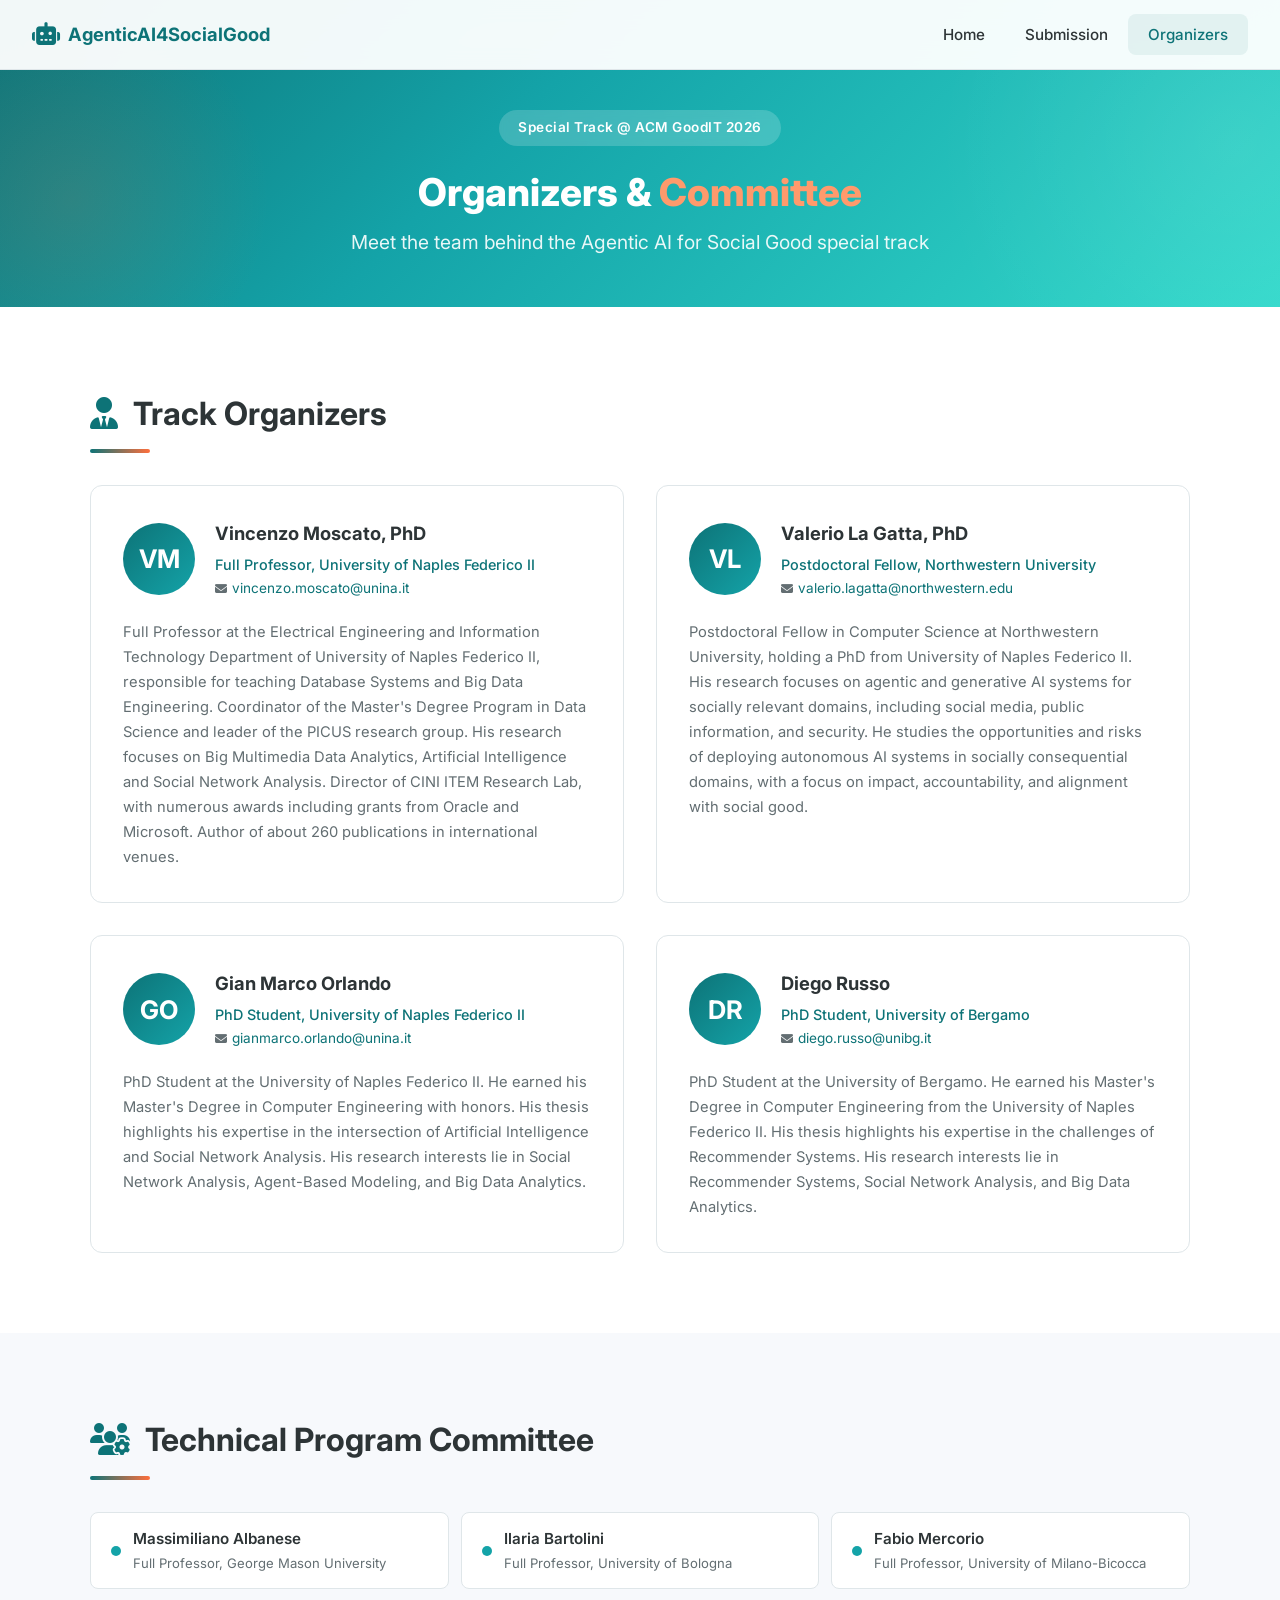
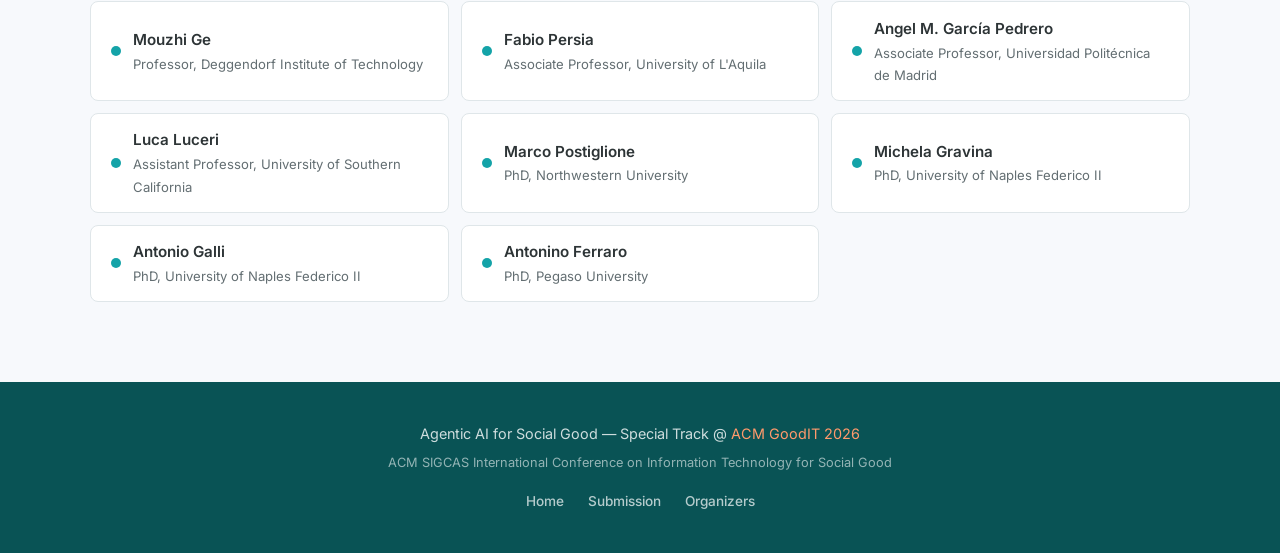
==== organizers.html @ 671c096c "Add initial HTML structure for the Agentic AI for Social Good special track at ACM GoodIT 2026 - Cre" ====
<!DOCTYPE html>
<html lang="en">
<head>
  <meta charset="UTF-8">
  <meta name="viewport" content="width=device-width, initial-scale=1.0">
  <title>Organizers — Agentic AI for Social Good @ ACM GoodIT 2026</title>
  <link rel="preconnect" href="https://fonts.googleapis.com">
  <link rel="preconnect" href="https://fonts.gstatic.com" crossorigin>
  <link href="https://fonts.googleapis.com/css2?family=Inter:wght@400;500;600;700;800&display=swap" rel="stylesheet">
  <link rel="stylesheet" href="https://cdnjs.cloudflare.com/ajax/libs/font-awesome/6.5.1/css/all.min.css">
  <link rel="stylesheet" href="css/style.css">
</head>
<body>

<!-- Navigation -->
<nav class="navbar" id="navbar">
  <a href="index.html" class="nav-brand">
    <i class="fas fa-robot"></i> AgenticAI4SocialGood
  </a>
  <button class="nav-toggle" id="navToggle" aria-label="Toggle navigation">
    <i class="fas fa-bars"></i>
  </button>
  <ul class="nav-links" id="navLinks">
    <li><a href="index.html">Home</a></li>
    <li><a href="submission.html">Submission</a></li>
    <li><a href="organizers.html" class="active">Organizers</a></li>
  </ul>
</nav>

<!-- Hero (compact) -->
<section class="hero" style="min-height: 300px; padding-top: 110px; padding-bottom: 40px;">
  <div class="hero-content">
    <div class="hero-badge">Special Track @ ACM GoodIT 2026</div>
    <h1 style="font-size: 2.4rem;">Organizers &amp; <span>Committee</span></h1>
    <p class="subtitle">Meet the team behind the Agentic AI for Social Good special track</p>
  </div>
</section>

<!-- Track Organizers -->
<section class="section section-alt">
  <div class="container">
    <h2 class="section-title"><i class="fas fa-user-tie"></i> Track Organizers</h2>
    <div class="section-divider"></div>

    <div class="organizers-grid">

      <!-- Vincenzo Moscato -->
      <div class="organizer-card">
        <div class="organizer-header">
          <div class="organizer-avatar">VM</div>
          <div class="organizer-info">
            <h3>Vincenzo Moscato, PhD</h3>
            <div class="affiliation">Full Professor, University of Naples Federico II</div>
            <div class="email"><i class="fas fa-envelope" style="font-size:0.75rem; margin-right:0.3rem;"></i><a href="mailto:vincenzo.moscato@unina.it">vincenzo.moscato@unina.it</a></div>
          </div>
        </div>
        <p class="organizer-bio">
          Full Professor at the Electrical Engineering and Information Technology Department of University of Naples Federico II, responsible for teaching Database Systems and Big Data Engineering. Coordinator of the Master's Degree Program in Data Science and leader of the PICUS research group. His research focuses on Big Multimedia Data Analytics, Artificial Intelligence and Social Network Analysis. Director of CINI ITEM Research Lab, with numerous awards including grants from Oracle and Microsoft. Author of about 260 publications in international venues.
        </p>
      </div>

      <!-- Valerio La Gatta -->
      <div class="organizer-card">
        <div class="organizer-header">
          <div class="organizer-avatar">VL</div>
          <div class="organizer-info">
            <h3>Valerio La Gatta, PhD</h3>
            <div class="affiliation">Postdoctoral Fellow, Northwestern University</div>
            <div class="email"><i class="fas fa-envelope" style="font-size:0.75rem; margin-right:0.3rem;"></i><a href="mailto:valerio.lagatta@northwestern.edu">valerio.lagatta@northwestern.edu</a></div>
          </div>
        </div>
        <p class="organizer-bio">
          Postdoctoral Fellow in Computer Science at Northwestern University, holding a PhD from University of Naples Federico II. His research focuses on agentic and generative AI systems for socially relevant domains, including social media, public information, and security. He studies the opportunities and risks of deploying autonomous AI systems in socially consequential domains, with a focus on impact, accountability, and alignment with social good.
        </p>
      </div>

      <!-- Gian Marco Orlando -->
      <div class="organizer-card">
        <div class="organizer-header">
          <div class="organizer-avatar">GO</div>
          <div class="organizer-info">
            <h3>Gian Marco Orlando</h3>
            <div class="affiliation">PhD Student, University of Naples Federico II</div>
            <div class="email"><i class="fas fa-envelope" style="font-size:0.75rem; margin-right:0.3rem;"></i><a href="mailto:gianmarco.orlando@unina.it">gianmarco.orlando@unina.it</a></div>
          </div>
        </div>
        <p class="organizer-bio">
          PhD Student at the University of Naples Federico II. He earned his Master's Degree in Computer Engineering with honors. His thesis highlights his expertise in the intersection of Artificial Intelligence and Social Network Analysis. His research interests lie in Social Network Analysis, Agent-Based Modeling, and Big Data Analytics.
        </p>
      </div>

      <!-- Diego Russo -->
      <div class="organizer-card">
        <div class="organizer-header">
          <div class="organizer-avatar">DR</div>
          <div class="organizer-info">
            <h3>Diego Russo</h3>
            <div class="affiliation">PhD Student, University of Bergamo</div>
            <div class="email"><i class="fas fa-envelope" style="font-size:0.75rem; margin-right:0.3rem;"></i><a href="mailto:diego.russo@unibg.it">diego.russo@unibg.it</a></div>
          </div>
        </div>
        <p class="organizer-bio">
          PhD Student at the University of Bergamo. He earned his Master's Degree in Computer Engineering from the University of Naples Federico II. His thesis highlights his expertise in the challenges of Recommender Systems. His research interests lie in Recommender Systems, Social Network Analysis, and Big Data Analytics.
        </p>
      </div>

    </div>
  </div>
</section>

<!-- TPC Members -->
<section class="section">
  <div class="container">
    <h2 class="section-title"><i class="fas fa-users-cog"></i> Technical Program Committee</h2>
    <div class="section-divider"></div>

    <div class="tpc-grid">

      <div class="tpc-member">
        <div class="tpc-dot"></div>
        <div>
          <div class="name">Massimiliano Albanese</div>
          <div class="role">Full Professor, George Mason University</div>
        </div>
      </div>

      <div class="tpc-member">
        <div class="tpc-dot"></div>
        <div>
          <div class="name">Ilaria Bartolini</div>
          <div class="role">Full Professor, University of Bologna</div>
        </div>
      </div>

      <div class="tpc-member">
        <div class="tpc-dot"></div>
        <div>
          <div class="name">Fabio Mercorio</div>
          <div class="role">Full Professor, University of Milano-Bicocca</div>
        </div>
      </div>

      <div class="tpc-member">
        <div class="tpc-dot"></div>
        <div>
          <div class="name">Mouzhi Ge</div>
          <div class="role">Professor, Deggendorf Institute of Technology</div>
        </div>
      </div>

      <div class="tpc-member">
        <div class="tpc-dot"></div>
        <div>
          <div class="name">Fabio Persia</div>
          <div class="role">Associate Professor, University of L'Aquila</div>
        </div>
      </div>

      <div class="tpc-member">
        <div class="tpc-dot"></div>
        <div>
          <div class="name">Angel M. García Pedrero</div>
          <div class="role">Associate Professor, Universidad Politécnica de Madrid</div>
        </div>
      </div>

      <div class="tpc-member">
        <div class="tpc-dot"></div>
        <div>
          <div class="name">Luca Luceri</div>
          <div class="role">Assistant Professor, University of Southern California</div>
        </div>
      </div>

      <div class="tpc-member">
        <div class="tpc-dot"></div>
        <div>
          <div class="name">Marco Postiglione</div>
          <div class="role">PhD, Northwestern University</div>
        </div>
      </div>

      <div class="tpc-member">
        <div class="tpc-dot"></div>
        <div>
          <div class="name">Michela Gravina</div>
          <div class="role">PhD, University of Naples Federico II</div>
        </div>
      </div>

      <div class="tpc-member">
        <div class="tpc-dot"></div>
        <div>
          <div class="name">Antonio Galli</div>
          <div class="role">PhD, University of Naples Federico II</div>
        </div>
      </div>

      <div class="tpc-member">
        <div class="tpc-dot"></div>
        <div>
          <div class="name">Antonino Ferraro</div>
          <div class="role">PhD, Pegaso University</div>
        </div>
      </div>

    </div>
  </div>
</section>

<!-- Footer -->
<footer class="footer">
  <p>Agentic AI for Social Good — Special Track @ <a href="https://goodit.example.org" target="_blank">ACM GoodIT 2026</a></p>
  <p style="font-size:0.8rem; opacity:0.7; margin-top:0.25rem;">ACM SIGCAS International Conference on Information Technology for Social Good</p>
  <div class="footer-links">
    <a href="index.html">Home</a>
    <a href="submission.html">Submission</a>
    <a href="organizers.html">Organizers</a>
  </div>
</footer>

<script>
window.addEventListener('scroll', () => {
  document.getElementById('navbar').classList.toggle('scrolled', window.scrollY > 10);
});
document.getElementById('navToggle').addEventListener('click', () => {
  document.getElementById('navLinks').classList.toggle('open');
});
</script>

</body>
</html>
---- css/style.css ----
/* ===== Reset & Base ===== */
*,
*::before,
*::after {
  margin: 0;
  padding: 0;
  box-sizing: border-box;
}

:root {
  --primary: #0d7377;
  --primary-dark: #095355;
  --primary-light: #14a3a8;
  --accent: #ff6f3c;
  --accent-light: #ff9a6c;
  --bg: #f7f9fc;
  --bg-white: #ffffff;
  --text: #2d3436;
  --text-light: #636e72;
  --text-lighter: #b2bec3;
  --border: #dfe6e9;
  --shadow: 0 4px 24px rgba(0, 0, 0, 0.08);
  --shadow-lg: 0 8px 40px rgba(0, 0, 0, 0.12);
  --radius: 12px;
  --radius-sm: 8px;
  --transition: 0.3s ease;
}

html {
  scroll-behavior: smooth;
}

body {
  font-family: 'Inter', -apple-system, BlinkMacSystemFont, 'Segoe UI', Roboto, sans-serif;
  color: var(--text);
  background: var(--bg);
  line-height: 1.7;
  font-size: 16px;
}

a {
  color: var(--primary);
  text-decoration: none;
  transition: color var(--transition);
}

a:hover {
  color: var(--accent);
}

img {
  max-width: 100%;
  height: auto;
}

/* ===== Navigation ===== */
.navbar {
  position: fixed;
  top: 0;
  left: 0;
  right: 0;
  z-index: 1000;
  background: rgba(255, 255, 255, 0.95);
  backdrop-filter: blur(12px);
  border-bottom: 1px solid var(--border);
  padding: 0 2rem;
  height: 70px;
  display: flex;
  align-items: center;
  justify-content: space-between;
  transition: box-shadow var(--transition);
}

.navbar.scrolled {
  box-shadow: var(--shadow);
}

.nav-brand {
  font-weight: 700;
  font-size: 1.15rem;
  color: var(--primary);
  display: flex;
  align-items: center;
  gap: 0.5rem;
}

.nav-brand i {
  font-size: 1.4rem;
}

.nav-links {
  display: flex;
  gap: 0;
  list-style: none;
}

.nav-links li a {
  display: block;
  padding: 0.5rem 1.25rem;
  font-weight: 500;
  font-size: 0.95rem;
  color: var(--text);
  border-radius: var(--radius-sm);
  transition: all var(--transition);
}

.nav-links li a:hover,
.nav-links li a.active {
  color: var(--primary);
  background: rgba(13, 115, 119, 0.08);
}

.nav-toggle {
  display: none;
  background: none;
  border: none;
  font-size: 1.5rem;
  color: var(--text);
  cursor: pointer;
}

/* ===== Hero Section ===== */
.hero {
  min-height: 520px;
  display: flex;
  align-items: center;
  justify-content: center;
  text-align: center;
  padding: 120px 2rem 60px;
  background: linear-gradient(135deg, #0d7377 0%, #14a3a8 40%, #32d9cb 100%);
  position: relative;
  overflow: hidden;
}

.hero::before {
  content: '';
  position: absolute;
  top: -50%;
  right: -20%;
  width: 600px;
  height: 600px;
  background: radial-gradient(circle, rgba(255, 255, 255, 0.08) 0%, transparent 70%);
  border-radius: 50%;
}

.hero::after {
  content: '';
  position: absolute;
  bottom: -30%;
  left: -10%;
  width: 400px;
  height: 400px;
  background: radial-gradient(circle, rgba(255, 111, 60, 0.12) 0%, transparent 70%);
  border-radius: 50%;
}

.hero-content {
  position: relative;
  z-index: 1;
  max-width: 800px;
}

.hero-badge {
  display: inline-block;
  background: rgba(255, 255, 255, 0.18);
  color: #fff;
  padding: 0.4rem 1.2rem;
  border-radius: 50px;
  font-size: 0.85rem;
  font-weight: 600;
  letter-spacing: 0.5px;
  margin-bottom: 1.5rem;
  backdrop-filter: blur(4px);
}

.hero h1 {
  font-size: 3rem;
  font-weight: 800;
  color: #fff;
  line-height: 1.15;
  margin-bottom: 0.75rem;
}

.hero h1 span {
  color: var(--accent-light);
}

.hero .subtitle {
  font-size: 1.2rem;
  color: rgba(255, 255, 255, 0.9);
  font-weight: 400;
  margin-bottom: 0.5rem;
}

.hero .conference-info {
  font-size: 1rem;
  color: rgba(255, 255, 255, 0.75);
  margin-top: 1rem;
}

.hero .conference-info a {
  color: #fff;
  font-weight: 600;
  text-decoration: underline;
  text-underline-offset: 3px;
}

.hero .conference-info a:hover {
  color: var(--accent-light);
}

/* ===== Section Styles ===== */
.section {
  padding: 80px 2rem;
}

.section-alt {
  background: var(--bg-white);
}

.container {
  max-width: 1100px;
  margin: 0 auto;
}

.section-title {
  font-size: 2rem;
  font-weight: 700;
  color: var(--text);
  margin-bottom: 0.5rem;
}

.section-title i {
  color: var(--primary);
  margin-right: 0.5rem;
}

.section-divider {
  width: 60px;
  height: 4px;
  background: linear-gradient(90deg, var(--primary), var(--accent));
  border-radius: 2px;
  margin-bottom: 2rem;
}

.section-text {
  font-size: 1.05rem;
  color: var(--text-light);
  line-height: 1.8;
  max-width: 900px;
}

/* ===== Topic Cards ===== */
.topics-grid {
  display: grid;
  grid-template-columns: repeat(auto-fit, minmax(280px, 1fr));
  gap: 1.5rem;
  margin-top: 2rem;
}

.topic-card {
  background: var(--bg-white);
  border: 1px solid var(--border);
  border-radius: var(--radius);
  padding: 1.75rem;
  transition: all var(--transition);
  position: relative;
  overflow: hidden;
}

.topic-card::before {
  content: '';
  position: absolute;
  top: 0;
  left: 0;
  right: 0;
  height: 4px;
  background: linear-gradient(90deg, var(--primary), var(--primary-light));
  transform: scaleX(0);
  transition: transform var(--transition);
}

.topic-card:hover {
  transform: translateY(-4px);
  box-shadow: var(--shadow);
}

.topic-card:hover::before {
  transform: scaleX(1);
}

.topic-card h3 {
  font-size: 1.1rem;
  font-weight: 700;
  color: var(--primary-dark);
  margin-bottom: 1rem;
  display: flex;
  align-items: center;
  gap: 0.5rem;
}

.topic-card h3 i {
  color: var(--primary);
  font-size: 1.2rem;
}

.topic-card ul {
  list-style: none;
  padding: 0;
}

.topic-card ul li {
  padding: 0.35rem 0;
  padding-left: 1.25rem;
  position: relative;
  font-size: 0.93rem;
  color: var(--text-light);
  line-height: 1.6;
}

.topic-card ul li::before {
  content: '';
  position: absolute;
  left: 0;
  top: 0.75rem;
  width: 6px;
  height: 6px;
  border-radius: 50%;
  background: var(--primary-light);
}

/* ===== Dates Section ===== */
.dates-grid {
  display: grid;
  grid-template-columns: repeat(auto-fit, minmax(220px, 1fr));
  gap: 1.25rem;
  margin-top: 2rem;
}

.date-card {
  background: var(--bg-white);
  border: 1px solid var(--border);
  border-radius: var(--radius);
  padding: 1.5rem;
  text-align: center;
  transition: all var(--transition);
}

.date-card:hover {
  transform: translateY(-3px);
  box-shadow: var(--shadow);
  border-color: var(--primary-light);
}

.date-card .date-icon {
  width: 48px;
  height: 48px;
  border-radius: 50%;
  background: linear-gradient(135deg, var(--primary), var(--primary-light));
  display: flex;
  align-items: center;
  justify-content: center;
  margin: 0 auto 1rem;
  color: #fff;
  font-size: 1.2rem;
}

.date-card .date-label {
  font-size: 0.85rem;
  text-transform: uppercase;
  letter-spacing: 1px;
  color: var(--text-lighter);
  font-weight: 600;
  margin-bottom: 0.4rem;
}

.date-card .date-value {
  font-size: 1.05rem;
  font-weight: 700;
  color: var(--text);
}

/* ===== Submission Page ===== */
.submission-portal {
  background: linear-gradient(135deg, var(--primary), var(--primary-light));
  border-radius: var(--radius);
  padding: 2.5rem;
  text-align: center;
  margin-bottom: 2.5rem;
  color: #fff;
}

.submission-portal h3 {
  font-size: 1.5rem;
  margin-bottom: 0.75rem;
}

.submission-portal p {
  margin-bottom: 1.5rem;
  opacity: 0.9;
}

.btn {
  display: inline-block;
  padding: 0.75rem 2rem;
  border-radius: 50px;
  font-weight: 600;
  font-size: 1rem;
  transition: all var(--transition);
  cursor: pointer;
  border: none;
}

.btn-white {
  background: #fff;
  color: var(--primary);
}

.btn-white:hover {
  background: var(--accent);
  color: #fff;
  transform: translateY(-2px);
  box-shadow: 0 4px 16px rgba(255, 111, 60, 0.3);
}

.btn-primary {
  background: var(--primary);
  color: #fff;
}

.btn-primary:hover {
  background: var(--primary-dark);
  transform: translateY(-2px);
}

.guidelines-list {
  list-style: none;
  padding: 0;
}

.guidelines-list li {
  padding: 0.65rem 0;
  padding-left: 2rem;
  position: relative;
  color: var(--text-light);
  line-height: 1.7;
}

.guidelines-list li::before {
  content: '';
  position: absolute;
  left: 0;
  top: 1rem;
  width: 8px;
  height: 8px;
  border-radius: 50%;
  background: var(--primary);
}

.criteria-grid {
  display: grid;
  grid-template-columns: repeat(auto-fit, minmax(180px, 1fr));
  gap: 1rem;
  margin-top: 1.5rem;
}

.criteria-item {
  background: var(--bg);
  border-radius: var(--radius-sm);
  padding: 1rem 1.25rem;
  text-align: center;
  font-weight: 600;
  font-size: 0.9rem;
  color: var(--primary-dark);
  border: 1px solid var(--border);
}

.criteria-item i {
  display: block;
  font-size: 1.4rem;
  color: var(--primary);
  margin-bottom: 0.5rem;
}

/* ===== Organizer Cards ===== */
.organizers-grid {
  display: grid;
  grid-template-columns: repeat(auto-fit, minmax(480px, 1fr));
  gap: 2rem;
  margin-top: 2rem;
}

.organizer-card {
  background: var(--bg-white);
  border: 1px solid var(--border);
  border-radius: var(--radius);
  padding: 2rem;
  transition: all var(--transition);
}

.organizer-card:hover {
  box-shadow: var(--shadow);
  transform: translateY(-3px);
}

.organizer-header {
  display: flex;
  align-items: center;
  gap: 1.25rem;
  margin-bottom: 1.25rem;
}

.organizer-avatar {
  width: 72px;
  height: 72px;
  border-radius: 50%;
  background: linear-gradient(135deg, var(--primary), var(--primary-light));
  display: flex;
  align-items: center;
  justify-content: center;
  color: #fff;
  font-size: 1.6rem;
  font-weight: 700;
  flex-shrink: 0;
}

.organizer-info h3 {
  font-size: 1.15rem;
  font-weight: 700;
  color: var(--text);
  margin-bottom: 0.2rem;
}

.organizer-info .affiliation {
  font-size: 0.9rem;
  color: var(--primary);
  font-weight: 500;
}

.organizer-info .email {
  font-size: 0.85rem;
  color: var(--text-light);
}

.organizer-bio {
  font-size: 0.92rem;
  color: var(--text-light);
  line-height: 1.7;
}

/* ===== TPC Section ===== */
.tpc-grid {
  display: grid;
  grid-template-columns: repeat(auto-fit, minmax(300px, 1fr));
  gap: 0.75rem;
  margin-top: 1.5rem;
}

.tpc-member {
  display: flex;
  align-items: center;
  gap: 0.75rem;
  padding: 0.85rem 1.25rem;
  background: var(--bg-white);
  border: 1px solid var(--border);
  border-radius: var(--radius-sm);
  transition: all var(--transition);
}

.tpc-member:hover {
  border-color: var(--primary-light);
  background: rgba(13, 115, 119, 0.03);
}

.tpc-dot {
  width: 10px;
  height: 10px;
  border-radius: 50%;
  background: var(--primary-light);
  flex-shrink: 0;
}

.tpc-member .name {
  font-weight: 600;
  font-size: 0.95rem;
  color: var(--text);
}

.tpc-member .role {
  font-size: 0.82rem;
  color: var(--text-light);
}

/* ===== Footer ===== */
.footer {
  background: var(--primary-dark);
  color: rgba(255, 255, 255, 0.8);
  text-align: center;
  padding: 2.5rem 2rem;
}

.footer p {
  font-size: 0.9rem;
  margin-bottom: 0.35rem;
}

.footer a {
  color: var(--accent-light);
}

.footer a:hover {
  color: #fff;
}

.footer .footer-links {
  margin-top: 1rem;
  display: flex;
  justify-content: center;
  gap: 1.5rem;
  flex-wrap: wrap;
}

.footer .footer-links a {
  color: rgba(255, 255, 255, 0.7);
  font-size: 0.85rem;
  font-weight: 500;
}

/* ===== Responsive ===== */
@media (max-width: 768px) {
  .nav-links {
    display: none;
    position: absolute;
    top: 70px;
    left: 0;
    right: 0;
    background: var(--bg-white);
    flex-direction: column;
    padding: 1rem;
    border-bottom: 1px solid var(--border);
    box-shadow: var(--shadow);
  }

  .nav-links.open {
    display: flex;
  }

  .nav-toggle {
    display: block;
  }

  .hero h1 {
    font-size: 2rem;
  }

  .hero .subtitle {
    font-size: 1rem;
  }

  .hero {
    min-height: 400px;
    padding: 100px 1.5rem 50px;
  }

  .section {
    padding: 50px 1.25rem;
  }

  .section-title {
    font-size: 1.5rem;
  }

  .topics-grid {
    grid-template-columns: 1fr;
  }

  .organizers-grid {
    grid-template-columns: 1fr;
  }

  .dates-grid {
    grid-template-columns: repeat(2, 1fr);
  }
}

@media (max-width: 480px) {
  .dates-grid {
    grid-template-columns: 1fr;
  }
}

/* ===== Info box ===== */
.info-box {
  background: rgba(13, 115, 119, 0.06);
  border-left: 4px solid var(--primary);
  border-radius: 0 var(--radius-sm) var(--radius-sm) 0;
  padding: 1.25rem 1.5rem;
  margin: 1.5rem 0;
}

.info-box p {
  font-size: 0.95rem;
  color: var(--text-light);
  line-height: 1.7;
}

/* ===== Review Process ===== */
.review-process {
  background: var(--bg);
  border-radius: var(--radius);
  padding: 2rem;
  margin-top: 2rem;
}

.review-process h3 {
  font-size: 1.2rem;
  font-weight: 700;
  color: var(--primary-dark);
  margin-bottom: 1rem;
}

.review-process p {
  font-size: 0.95rem;
  color: var(--text-light);
  line-height: 1.8;
}
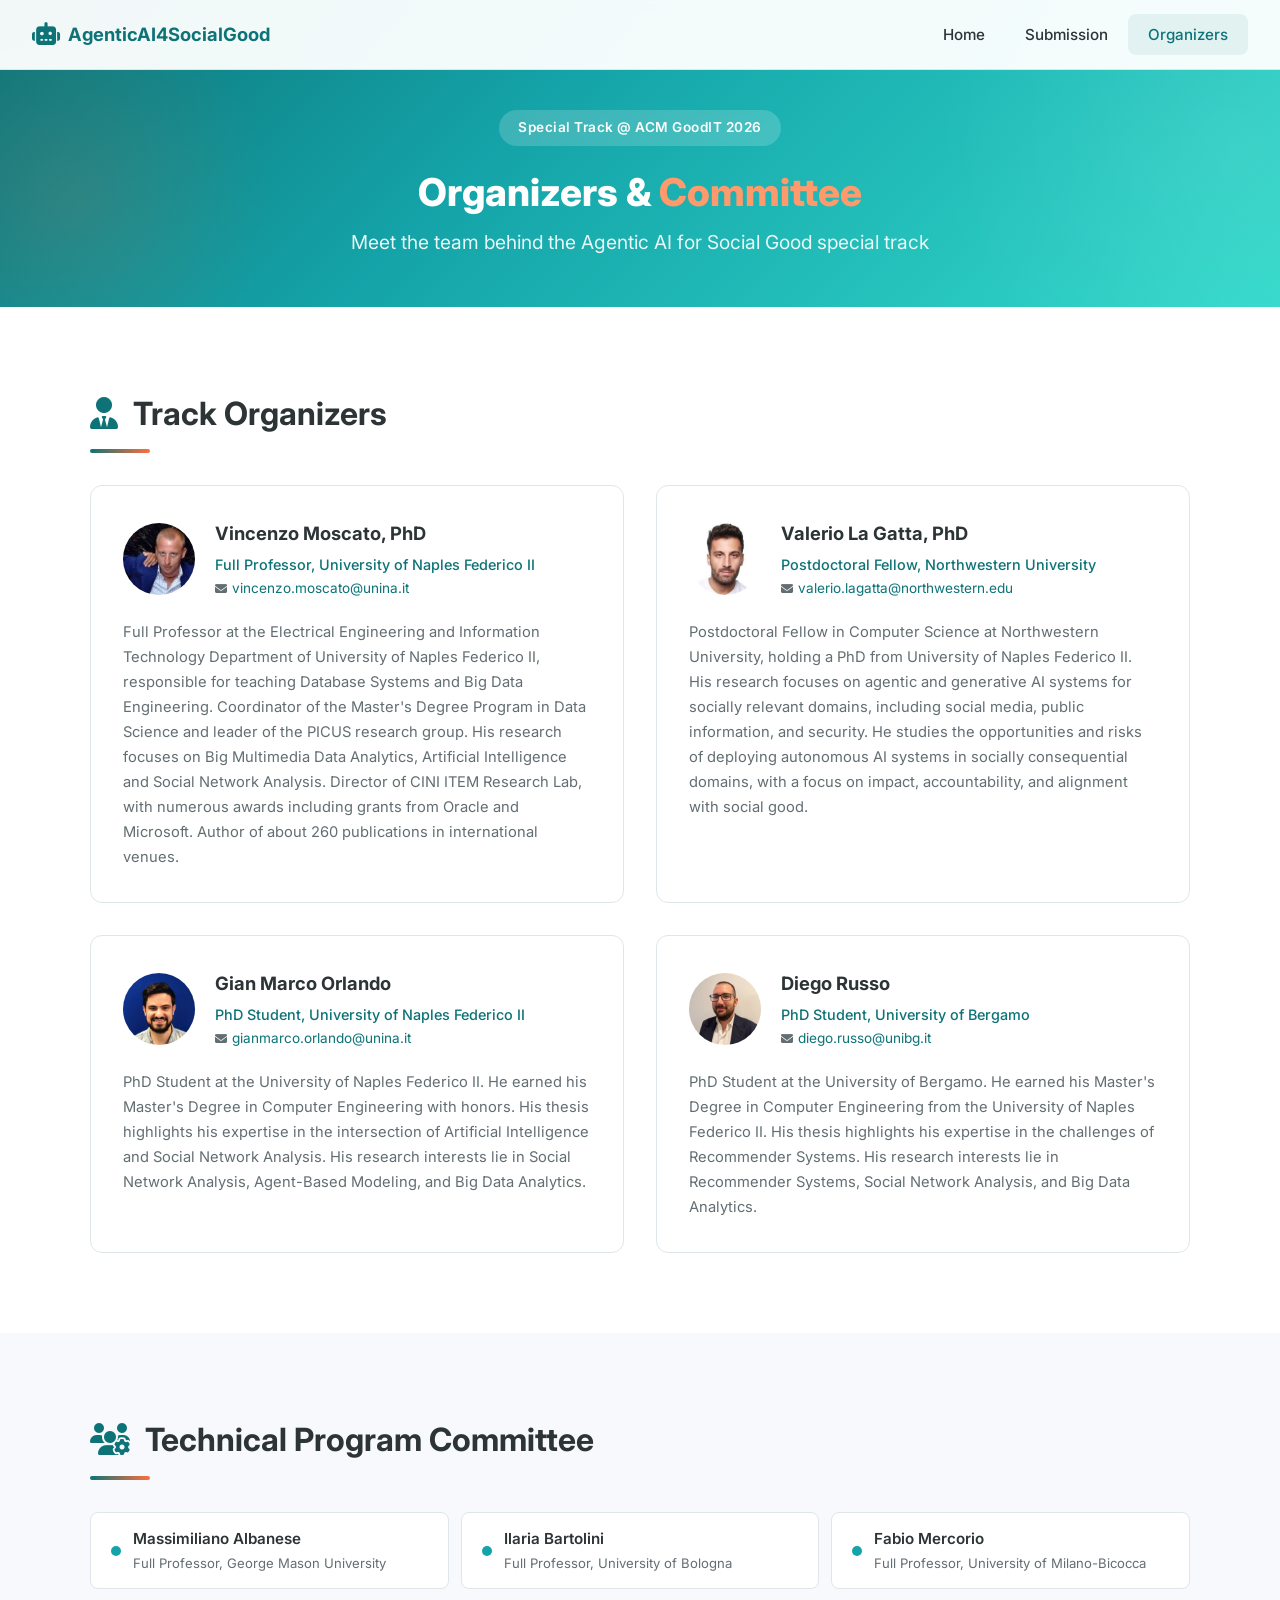
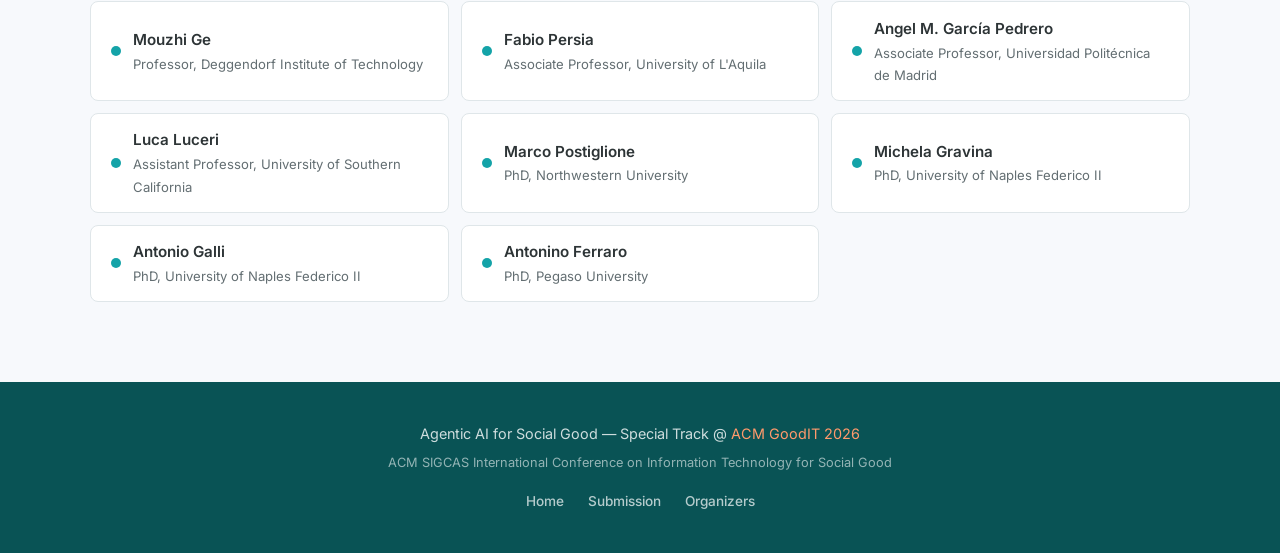
==== commit bd355ff0: "Add new image file 'russo.jpg' to the project" ====
--- a/organizers.html
+++ b/organizers.html
@@ -47,7 +47,7 @@
       <!-- Vincenzo Moscato -->
       <div class="organizer-card">
         <div class="organizer-header">
-          <div class="organizer-avatar">VM</div>
+          <div class="organizer-avatar"><img src="img/moscato.jpg" alt="Vincenzo Moscato"></div>
           <div class="organizer-info">
             <h3>Vincenzo Moscato, PhD</h3>
             <div class="affiliation">Full Professor, University of Naples Federico II</div>
@@ -62,7 +62,7 @@
       <!-- Valerio La Gatta -->
       <div class="organizer-card">
         <div class="organizer-header">
-          <div class="organizer-avatar">VL</div>
+          <div class="organizer-avatar"><img src="img/lagatta.jpg" alt="Valerio La Gatta"></div>
           <div class="organizer-info">
             <h3>Valerio La Gatta, PhD</h3>
             <div class="affiliation">Postdoctoral Fellow, Northwestern University</div>
@@ -77,7 +77,7 @@
       <!-- Gian Marco Orlando -->
       <div class="organizer-card">
         <div class="organizer-header">
-          <div class="organizer-avatar">GO</div>
+          <div class="organizer-avatar"><img src="img/orlando.jpeg" alt="Gian Marco Orlando"></div>
           <div class="organizer-info">
             <h3>Gian Marco Orlando</h3>
             <div class="affiliation">PhD Student, University of Naples Federico II</div>
@@ -92,7 +92,7 @@
       <!-- Diego Russo -->
       <div class="organizer-card">
         <div class="organizer-header">
-          <div class="organizer-avatar">DR</div>
+          <div class="organizer-avatar"><img src="img/russo.jpg" alt="Diego Russo"></div>
           <div class="organizer-info">
             <h3>Diego Russo</h3>
             <div class="affiliation">PhD Student, University of Bergamo</div>
@@ -210,7 +210,7 @@
 
 <!-- Footer -->
 <footer class="footer">
-  <p>Agentic AI for Social Good — Special Track @ <a href="https://goodit.example.org" target="_blank">ACM GoodIT 2026</a></p>
+  <p>Agentic AI for Social Good — Special Track @ <a href="https://goodit2026.di.unipi.it/" target="_blank">ACM GoodIT 2026</a></p>
   <p style="font-size:0.8rem; opacity:0.7; margin-top:0.25rem;">ACM SIGCAS International Conference on Information Technology for Social Good</p>
   <div class="footer-links">
     <a href="index.html">Home</a>
--- a/css/style.css
+++ b/css/style.css
@@ -522,6 +522,13 @@
   font-size: 1.6rem;
   font-weight: 700;
   flex-shrink: 0;
+  overflow: hidden;
+}
+
+.organizer-avatar img {
+  width: 100%;
+  height: 100%;
+  object-fit: cover;
 }
 
 .organizer-info h3 {
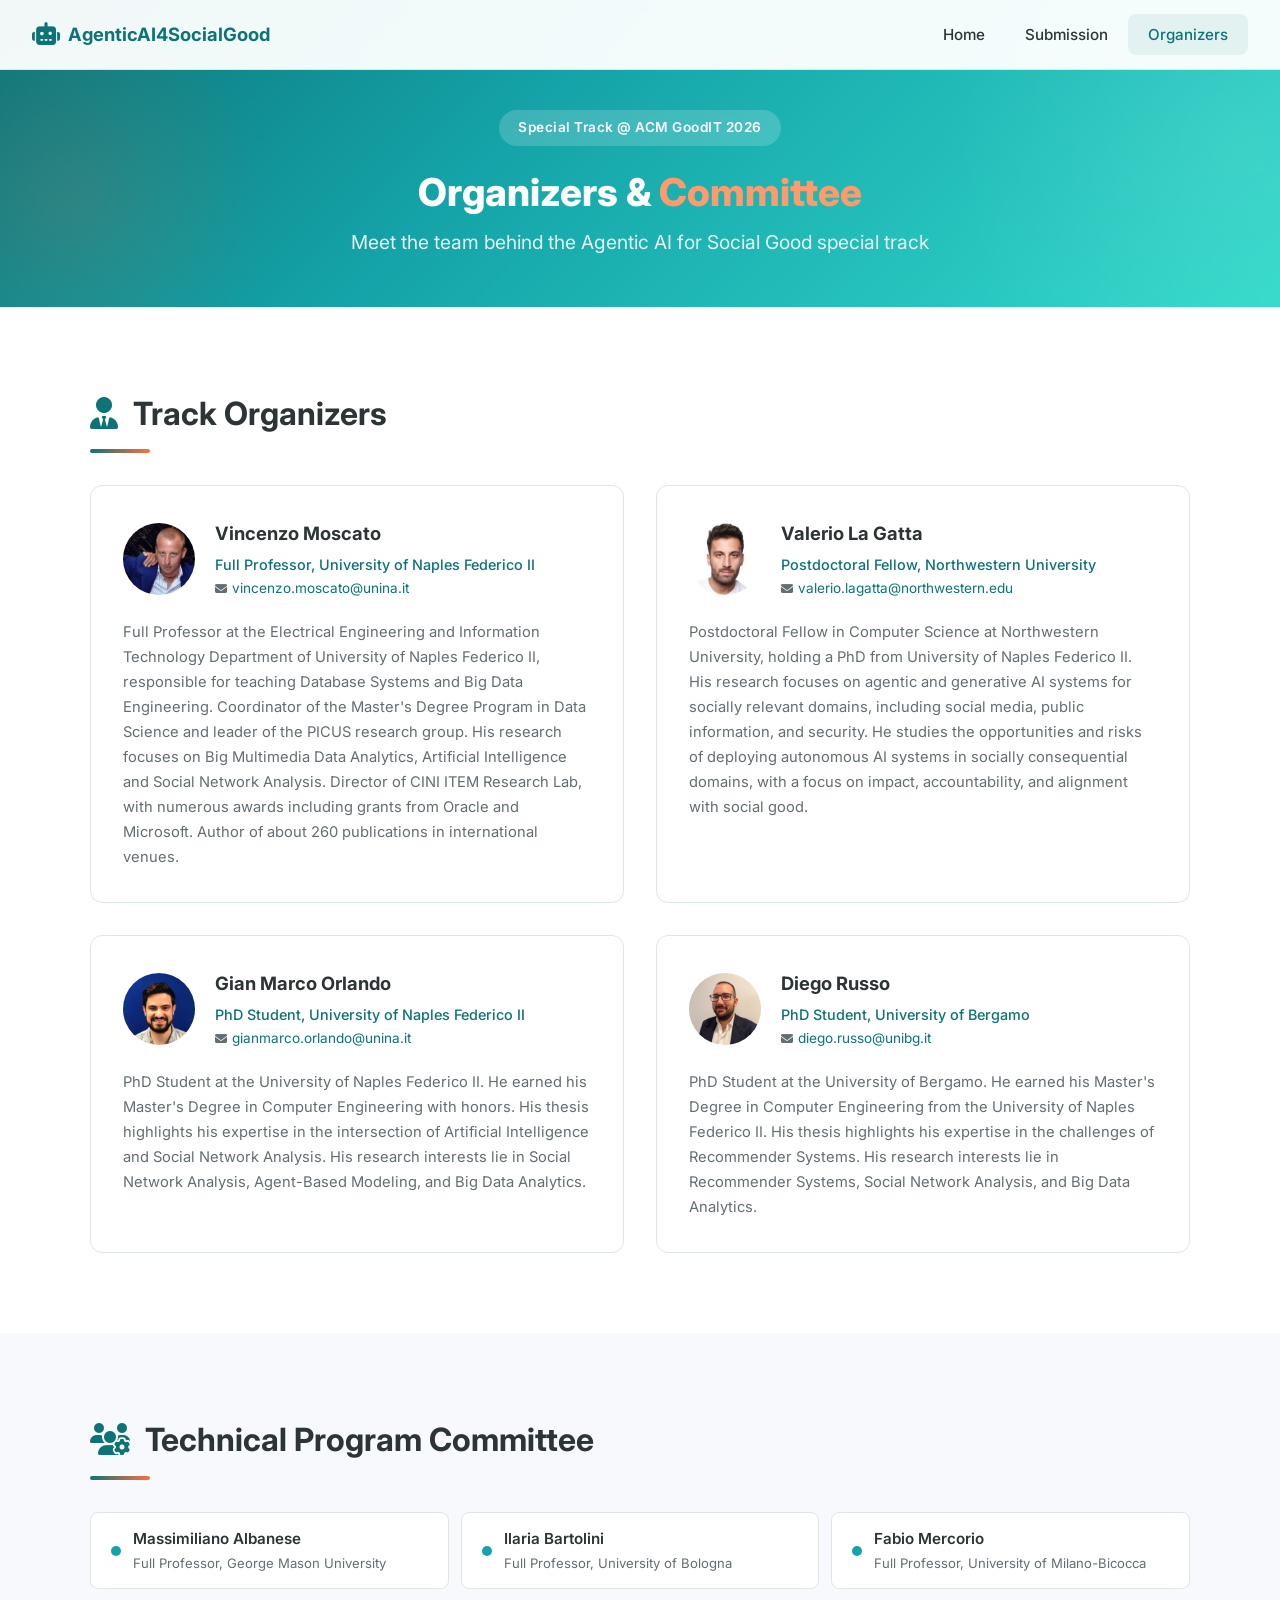
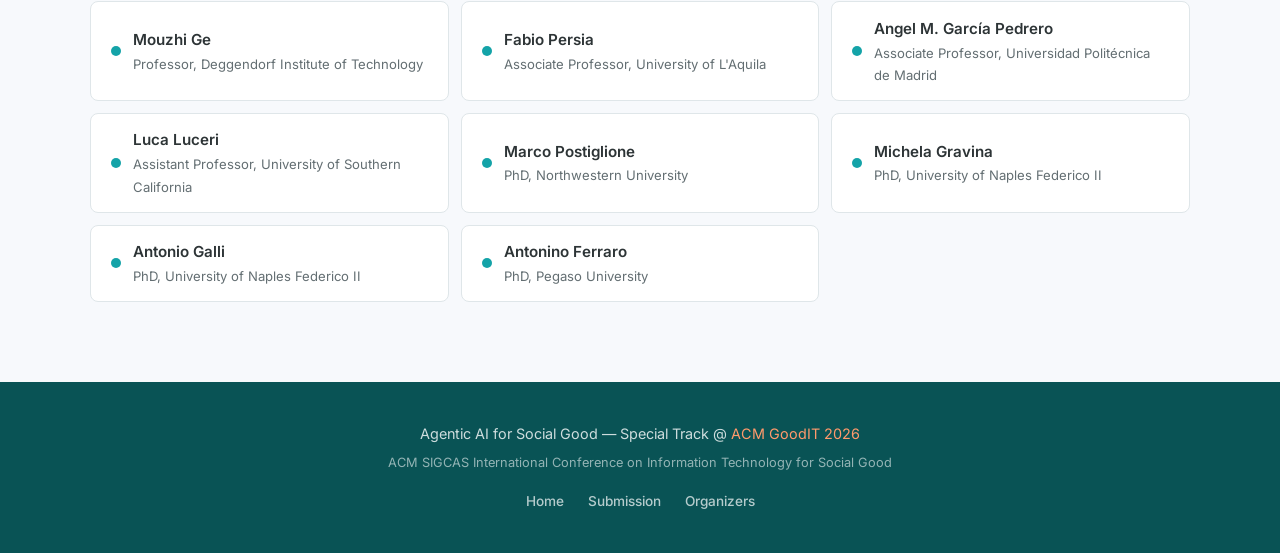
==== commit 929a548d: "Remove academic titles from organizer names in organizers.html" ====
--- a/organizers.html
+++ b/organizers.html
@@ -49,7 +49,7 @@
         <div class="organizer-header">
           <div class="organizer-avatar"><img src="img/moscato.jpg" alt="Vincenzo Moscato"></div>
           <div class="organizer-info">
-            <h3>Vincenzo Moscato, PhD</h3>
+            <h3>Vincenzo Moscato</h3>
             <div class="affiliation">Full Professor, University of Naples Federico II</div>
             <div class="email"><i class="fas fa-envelope" style="font-size:0.75rem; margin-right:0.3rem;"></i><a href="mailto:vincenzo.moscato@unina.it">vincenzo.moscato@unina.it</a></div>
           </div>
@@ -64,7 +64,7 @@
         <div class="organizer-header">
           <div class="organizer-avatar"><img src="img/lagatta.jpg" alt="Valerio La Gatta"></div>
           <div class="organizer-info">
-            <h3>Valerio La Gatta, PhD</h3>
+            <h3>Valerio La Gatta</h3>
             <div class="affiliation">Postdoctoral Fellow, Northwestern University</div>
             <div class="email"><i class="fas fa-envelope" style="font-size:0.75rem; margin-right:0.3rem;"></i><a href="mailto:valerio.lagatta@northwestern.edu">valerio.lagatta@northwestern.edu</a></div>
           </div>
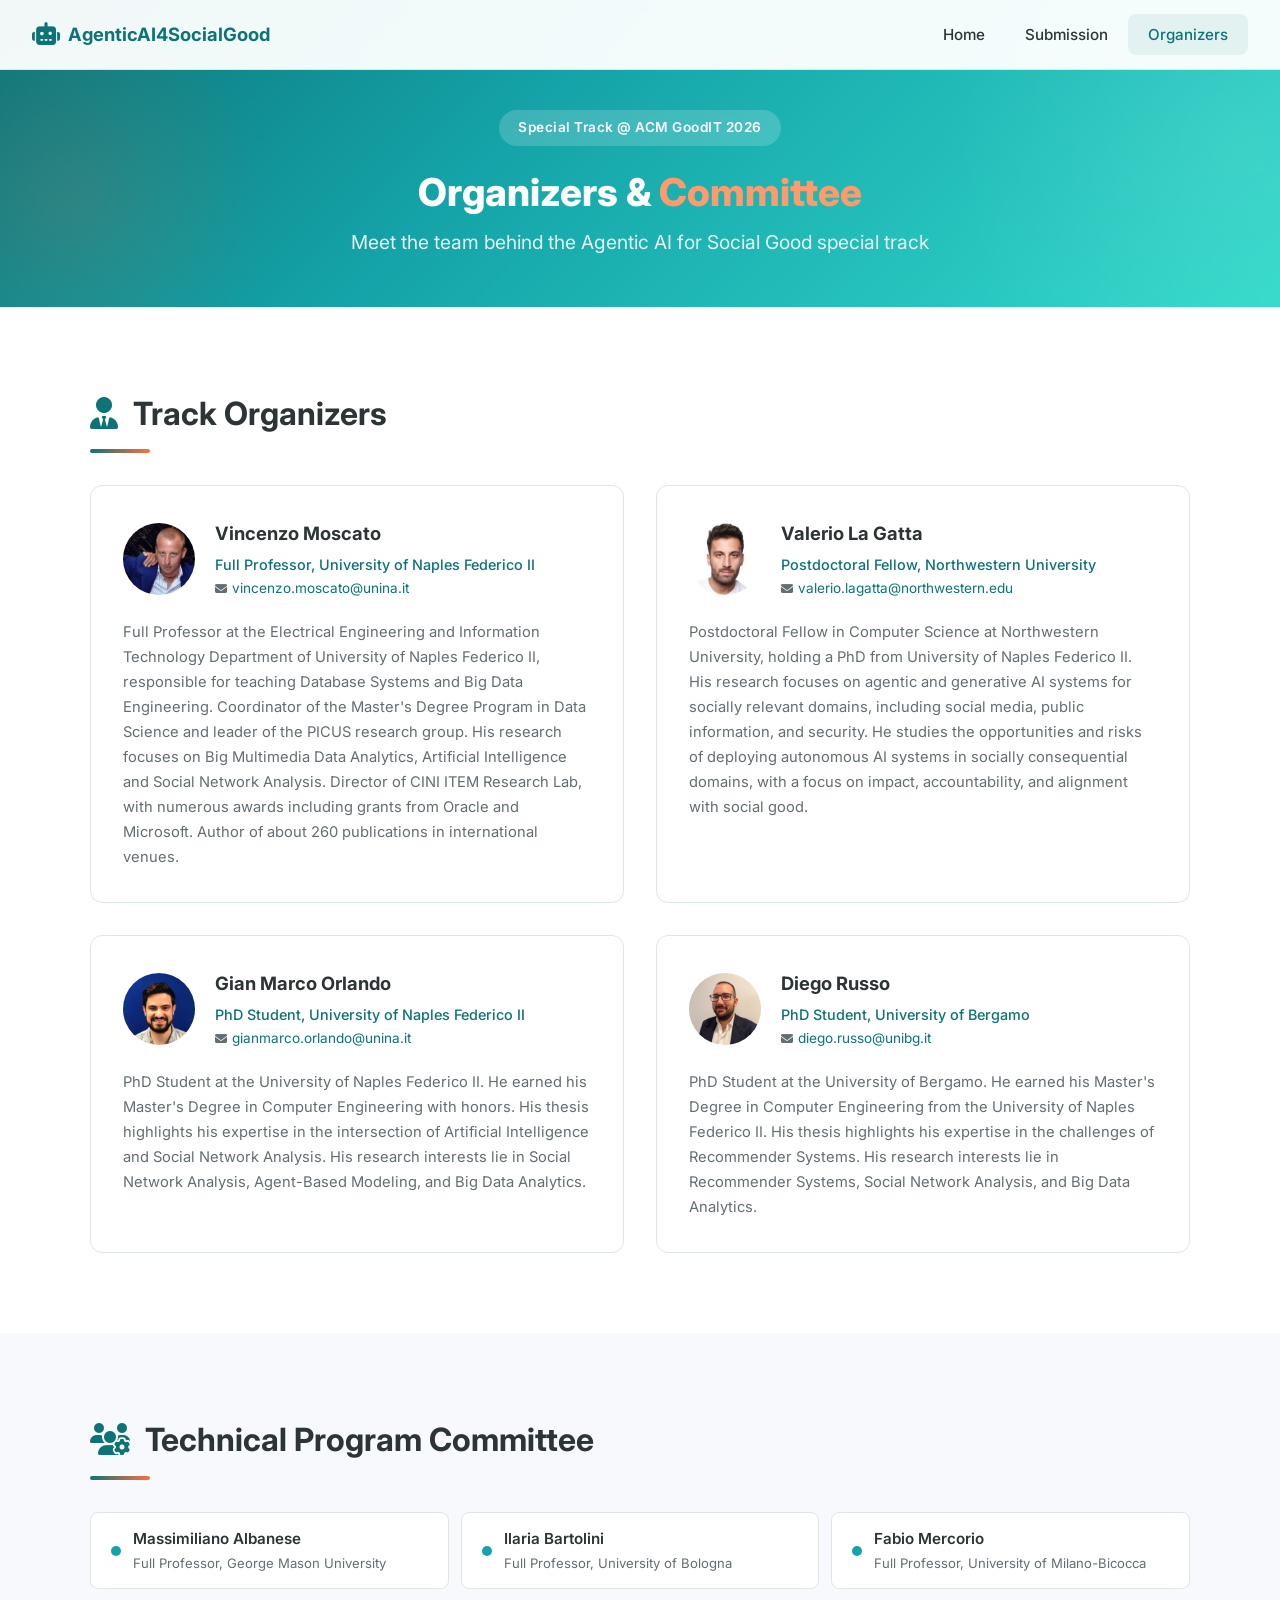
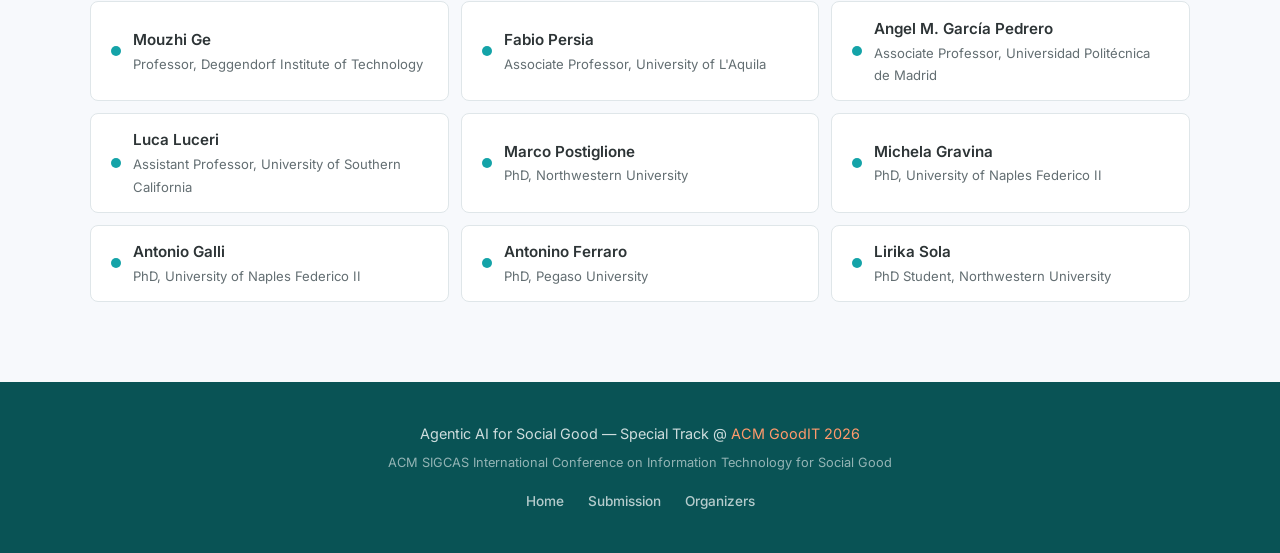
==== commit 6e08cc68: "Add Lirika Sola as a TPC member in organizers.html" ====
--- a/organizers.html
+++ b/organizers.html
@@ -204,6 +204,14 @@
         </div>
       </div>
 
+      <div class="tpc-member">
+        <div class="tpc-dot"></div>
+        <div>
+          <div class="name">Lirika Sola</div>
+          <div class="role">PhD Student, Northwestern University</div>
+        </div>
+      </div>
+
     </div>
   </div>
 </section>
